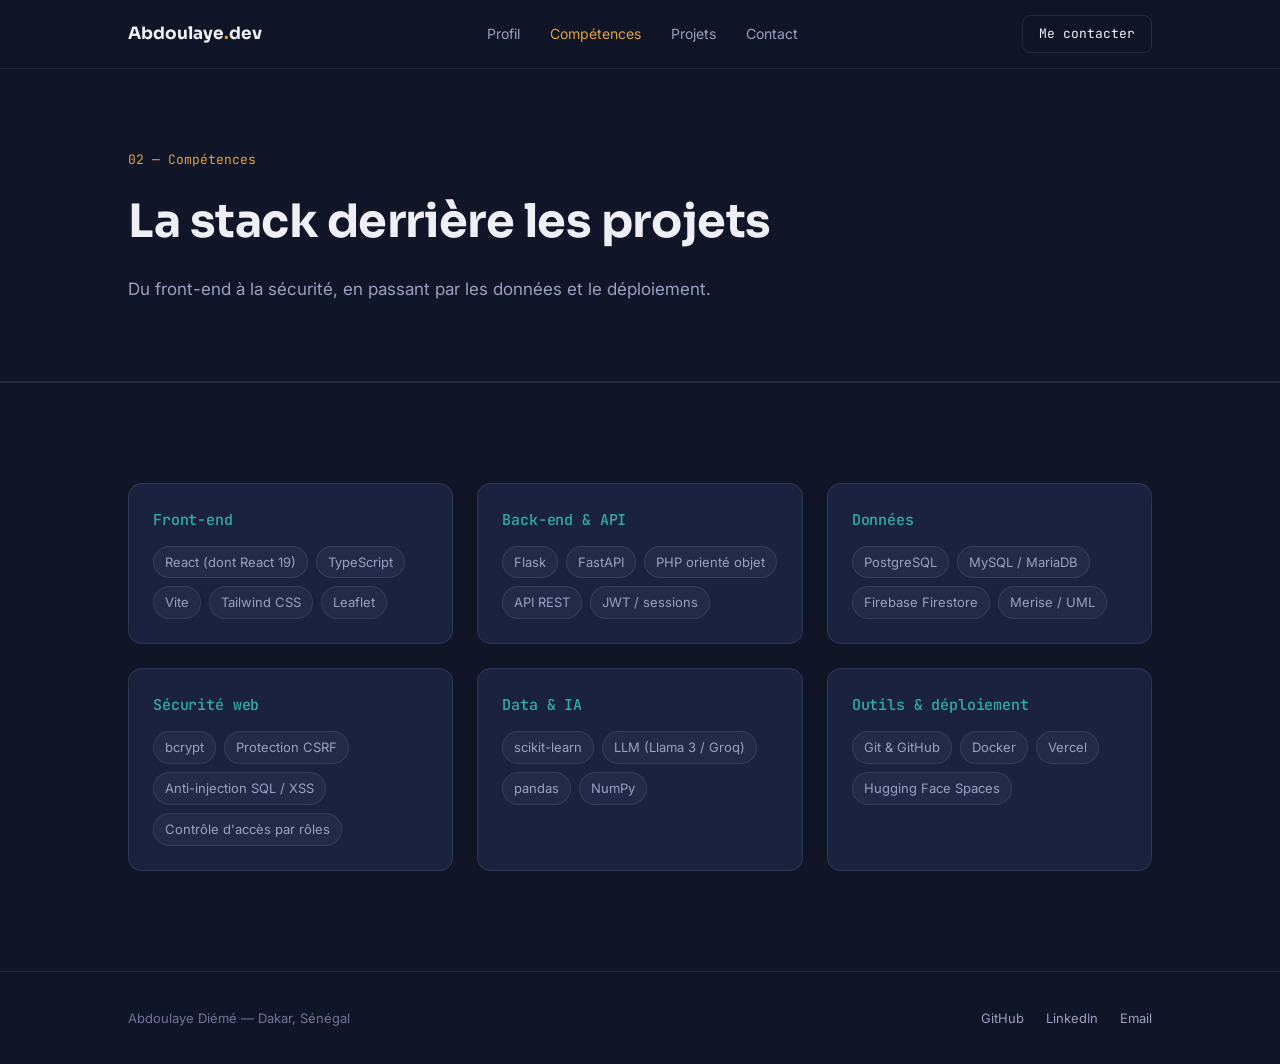
==== competences.html @ 89473630 "Premier commit" ====
<!DOCTYPE html>
<html lang="fr">
<head>
<meta charset="UTF-8">
<meta name="viewport" content="width=device-width, initial-scale=1.0">
<title>Compétences — Abdoulaye Diémé</title>
<link rel="preconnect" href="https://fonts.googleapis.com">
<link rel="preconnect" href="https://fonts.gstatic.com" crossorigin>
<link href="https://fonts.googleapis.com/css2?family=Sora:wght@500;600;700;800&family=Inter:wght@400;500;600&family=JetBrains+Mono:wght@400;500&display=swap" rel="stylesheet">
<link rel="stylesheet" href="style.css">
</head>
<body>

<nav>
  <div class="wrap">
    <a href="index.html" class="brand">Abdoulaye<span>.</span>dev</a>
    <div class="navlinks">
      <a href="profil.html">Profil</a>
      <a href="competences.html" class="active">Compétences</a>
      <a href="projets.html">Projets</a>
      <a href="contact.html">Contact</a>
    </div>
    <a class="nav-cta" href="contact.html">Me contacter</a>
  </div>
</nav>

<header class="page-hero">
  <div class="wrap">
    <span class="section-num mono">02 — Compétences</span>
    <h1>La stack derrière les projets</h1>
    <p class="lede">Du front-end à la sécurité, en passant par les données et le déploiement.</p>
  </div>
</header>

<section>
  <div class="wrap">
    <div class="skill-groups">
      <div class="skill-card" data-reveal>
        <h3>Front-end</h3>
        <div class="tag-row">
          <span class="tag">React (dont React 19)</span>
          <span class="tag">TypeScript</span>
          <span class="tag">Vite</span>
          <span class="tag">Tailwind CSS</span>
          <span class="tag">Leaflet</span>
        </div>
      </div>
      <div class="skill-card" data-reveal>
        <h3>Back-end &amp; API</h3>
        <div class="tag-row">
          <span class="tag">Flask</span>
          <span class="tag">FastAPI</span>
          <span class="tag">PHP orienté objet</span>
          <span class="tag">API REST</span>
          <span class="tag">JWT / sessions</span>
        </div>
      </div>
      <div class="skill-card" data-reveal>
        <h3>Données</h3>
        <div class="tag-row">
          <span class="tag">PostgreSQL</span>
          <span class="tag">MySQL / MariaDB</span>
          <span class="tag">Firebase Firestore</span>
          <span class="tag">Merise / UML</span>
        </div>
      </div>
      <div class="skill-card" data-reveal>
        <h3>Sécurité web</h3>
        <div class="tag-row">
          <span class="tag">bcrypt</span>
          <span class="tag">Protection CSRF</span>
          <span class="tag">Anti-injection SQL / XSS</span>
          <span class="tag">Contrôle d'accès par rôles</span>
        </div>
      </div>
      <div class="skill-card" data-reveal>
        <h3>Data &amp; IA</h3>
        <div class="tag-row">
          <span class="tag">scikit-learn</span>
          <span class="tag">LLM (Llama 3 / Groq)</span>
          <span class="tag">pandas</span>
          <span class="tag">NumPy</span>
        </div>
      </div>
      <div class="skill-card" data-reveal>
        <h3>Outils &amp; déploiement</h3>
        <div class="tag-row">
          <span class="tag">Git &amp; GitHub</span>
          <span class="tag">Docker</span>
          <span class="tag">Vercel</span>
          <span class="tag">Hugging Face Spaces</span>
        </div>
      </div>
    </div>
  </div>
</section>

<footer>
  <div class="wrap" style="display:flex;justify-content:space-between;width:100%;align-items:center;">
    <span>Abdoulaye Diémé — Dakar, Sénégal</span>
    <div class="footer-links">
      <a href="https://github.com/abdoulaye-dieme" target="_blank" rel="noopener">GitHub</a>
      <a href="https://www.linkedin.com/in/abdoulaye-di%C3%A9m%C3%A9-72218a3a9/" target="_blank" rel="noopener">LinkedIn</a>
      <a href="mailto:diemeabdoulaye1st@gmail.com">Email</a>
    </div>
  </div>
</footer>

<script src="script.js"></script>
</body>
</html>
---- style.css ----
:root{
    --bg:#101527;
    --bg-alt:#161d38;
    --panel:#1a2240;
    --ink:#eef0f6;
    --muted:#98a1c2;
    --muted-2:#6d759a;
    --accent:#e3a23c;
    --accent-soft:#3a2f1c;
    --teal:#33ada2;
    --teal-soft:#12312f;
    --line:rgba(255,255,255,0.09);
    --radius:14px;
  }
  *{box-sizing:border-box;}
  html{scroll-behavior:smooth;}
  body{
    margin:0;
    background:var(--bg);
    color:var(--ink);
    font-family:'Inter',sans-serif;
    font-size:16px;
    line-height:1.6;
    -webkit-font-smoothing:antialiased;
  }
  h1,h2,h3{
    font-family:'Sora',sans-serif;
    margin:0;
    letter-spacing:-0.01em;
  }
  a{color:inherit;text-decoration:none;}
  .mono{font-family:'JetBrains Mono',monospace;}
  ::selection{background:var(--accent);color:#161d38;}
  a:focus-visible, button:focus-visible{
    outline:2px solid var(--accent);
    outline-offset:3px;
    border-radius:4px;
  }

  .wrap{max-width:1080px;margin:0 auto;padding:0 28px;}

  /* NAV */
  nav{
    position:fixed;top:0;left:0;right:0;z-index:50;
    backdrop-filter:blur(10px);
    background:rgba(16,21,39,0.72);
    border-bottom:1px solid var(--line);
  }
  nav .wrap{display:flex;align-items:center;justify-content:space-between;height:68px;}
  .brand{font-family:'Sora',sans-serif;font-weight:700;font-size:17px;}
  .brand span{color:var(--accent);}
  .navlinks{display:flex;gap:30px;font-size:14px;color:var(--muted);}
  .navlinks a:hover{color:var(--ink);}
  .nav-cta{
    font-family:'JetBrains Mono',monospace;font-size:13px;
    border:1px solid var(--line);padding:8px 16px;border-radius:8px;
    color:var(--ink);
  }
  .nav-cta:hover{border-color:var(--accent);color:var(--accent);}
  .menu-toggle{display:none;background:none;border:none;color:var(--ink);font-size:22px;cursor:pointer;}

  /* HERO */
  header.hero{
    position:relative;
    padding:170px 0 120px;
    overflow:hidden;
  }
  .eq{
    display:flex;align-items:flex-end;gap:5px;height:64px;margin-bottom:34px;
  }
  .eq i{
    width:5px;background:linear-gradient(180deg,var(--accent),var(--teal));
    border-radius:3px;
    animation:bounce 1.6s ease-in-out infinite;
    opacity:0.85;
  }
  @keyframes bounce{
    0%,100%{transform:scaleY(0.25);}
    50%{transform:scaleY(1);}
  }
  .eq i:nth-child(1){height:22px;animation-delay:0s;}
  .eq i:nth-child(2){height:44px;animation-delay:0.12s;}
  .eq i:nth-child(3){height:64px;animation-delay:0.24s;}
  .eq i:nth-child(4){height:34px;animation-delay:0.36s;}
  .eq i:nth-child(5){height:52px;animation-delay:0.48s;}
  .eq i:nth-child(6){height:20px;animation-delay:0.6s;}
  .eq i:nth-child(7){height:40px;animation-delay:0.72s;}
  .eq i:nth-child(8){height:60px;animation-delay:0.84s;}

  .kicker{
    font-family:'JetBrains Mono',monospace;color:var(--teal);font-size:13px;
    letter-spacing:0.04em;margin-bottom:18px;display:flex;align-items:center;gap:10px;
  }
  .kicker .dot{width:6px;height:6px;border-radius:50%;background:var(--teal);display:inline-block;}
  h1.title{font-size:clamp(34px,5.4vw,58px);font-weight:800;line-height:1.08;max-width:820px;}
  h1.title .hl{color:var(--accent);}
  .lede{color:var(--muted);max-width:600px;font-size:18px;margin-top:24px;}
  .hero-cta{display:flex;gap:16px;margin-top:40px;flex-wrap:wrap;}
  .btn{
    padding:13px 24px;border-radius:9px;font-weight:600;font-size:14.5px;
    display:inline-flex;align-items:center;gap:8px;
  }
  .btn-primary{background:var(--accent);color:#1a1508;}
  .btn-primary:hover{background:#f0b158;}
  .btn-ghost{border:1px solid var(--line);color:var(--ink);}
  .btn-ghost:hover{border-color:var(--teal);color:var(--teal);}

  .langs-rotate{
    margin-top:56px;font-family:'JetBrains Mono',monospace;font-size:13px;color:var(--muted-2);
    display:flex;gap:10px;align-items:center;flex-wrap:wrap;
  }
  .langs-rotate b{color:var(--muted);font-weight:500;}
  .lang-pill{
    border:1px solid var(--line);padding:4px 10px;border-radius:100px;
  }

  /* SECTION SHELL */
  section{padding:100px 0;border-top:1px solid var(--line);}
  .section-head{margin-bottom:52px;}
  .section-num{font-family:'JetBrains Mono',monospace;color:var(--accent);font-size:13px;margin-bottom:10px;display:block;}
  .section-head h2{font-size:clamp(26px,3.4vw,36px);}

  /* ABOUT */
  .about-grid{display:grid;grid-template-columns:1.3fr 1fr;gap:60px;align-items:start;}
  .about-grid p{color:var(--muted);font-size:16.5px;}
  .about-grid p + p{margin-top:16px;}
  .facts{display:flex;flex-direction:column;gap:22px;}
  .fact{border-left:2px solid var(--teal);padding-left:16px;}
  .fact .n{font-family:'Sora',sans-serif;font-weight:700;font-size:24px;color:var(--ink);}
  .fact .l{color:var(--muted-2);font-size:13.5px;}

  /* SKILLS */
  .skill-groups{display:grid;grid-template-columns:repeat(3,1fr);gap:24px;}
  .skill-card{
    background:var(--panel);border:1px solid var(--line);border-radius:var(--radius);
    padding:24px;
  }
  .skill-card h3{font-size:15px;color:var(--teal);margin-bottom:14px;font-family:'JetBrains Mono',monospace;font-weight:500;}
  .tag-row{display:flex;flex-wrap:wrap;gap:8px;}
  .tag{
    font-size:13px;padding:5px 11px;border-radius:100px;
    background:rgba(255,255,255,0.04);border:1px solid var(--line);color:var(--muted);
  }

  /* PROJECTS */
  .project-list{display:flex;flex-direction:column;gap:20px;}
  .project{
    background:var(--panel);border:1px solid var(--line);border-radius:var(--radius);
    padding:32px;
    display:grid;grid-template-columns:auto 1fr;gap:28px;
    transition:border-color .25s ease, transform .25s ease;
  }
  .project:hover{border-color:var(--accent);transform:translateY(-2px);}
  .project-index{font-family:'JetBrains Mono',monospace;color:var(--muted-2);font-size:14px;padding-top:4px;}
  .project-title-row{display:flex;justify-content:space-between;align-items:flex-start;gap:16px;flex-wrap:wrap;}
  .project h3{font-size:20px;}
  .project-link{
    font-family:'JetBrains Mono',monospace;font-size:12.5px;color:var(--teal);
    border:1px solid var(--teal-soft);background:var(--teal-soft);padding:6px 12px;border-radius:7px;
    white-space:nowrap;
  }
  .project-link:hover{background:var(--teal);color:#0a1f1d;}
  .project p.desc{color:var(--muted);margin-top:10px;font-size:15px;}
  .project .tag-row{margin-top:16px;}
  .project .tag{background:rgba(227,162,60,0.08);border-color:var(--accent-soft);color:#e7c185;}

  /* CONTACT */
  .contact-box{
    background:var(--panel);border:1px solid var(--line);border-radius:var(--radius);
    padding:52px;display:grid;grid-template-columns:1.2fr 1fr;gap:40px;align-items:center;
  }
  .contact-box h2{font-size:28px;}
  .contact-box p{color:var(--muted);margin-top:12px;max-width:420px;}
  .contact-links{display:flex;flex-direction:column;gap:14px;}
  .contact-links a{
    display:flex;align-items:center;justify-content:space-between;
    border:1px solid var(--line);padding:14px 18px;border-radius:9px;font-size:14.5px;
  }
  .contact-links a:hover{border-color:var(--accent);color:var(--accent);}
  .contact-links span.arrow{color:var(--muted-2);}

  footer{padding:36px 0;color:var(--muted-2);font-size:13px;display:flex;justify-content:space-between;border-top:1px solid var(--line);}

  [data-reveal]{opacity:0;transform:translateY(18px);transition:opacity .6s ease, transform .6s ease;}
  [data-reveal].in{opacity:1;transform:translateY(0);}

  @media (max-width:860px){
    .navlinks{display:none;}
    .menu-toggle{display:block;}
    .about-grid,.skill-groups{grid-template-columns:1fr;}
    .contact-box{grid-template-columns:1fr;padding:36px 24px;}
    .project{grid-template-columns:1fr;}
    .project-index{display:none;}
    header.hero{padding:150px 0 80px;}
  }
  @media (prefers-reduced-motion: reduce){
    html{scroll-behavior:auto;}
    .eq i{animation:none;transform:scaleY(0.6);}
    [data-reveal]{opacity:1;transform:none;transition:none;}
  }

/* --- Multi-page additions --- */
.navlinks a.active{color:var(--accent);}
.page-hero{
  padding:150px 0 60px;
  border-bottom:1px solid var(--line);
}
.page-hero .section-num{margin-bottom:14px;}
.page-hero h1{font-size:clamp(30px,4.6vw,46px);}
.page-hero p.lede{color:var(--muted);max-width:620px;margin-top:18px;font-size:17px;}
.home-links{display:grid;grid-template-columns:repeat(4,1fr);gap:20px;margin-top:60px;}
.home-link-card{
  background:var(--panel);border:1px solid var(--line);border-radius:var(--radius);
  padding:26px;transition:border-color .2s ease, transform .2s ease;
}
.home-link-card:hover{border-color:var(--accent);transform:translateY(-3px);}
.home-link-card .n{font-family:'JetBrains Mono',monospace;color:var(--accent);font-size:13px;}
.home-link-card h3{margin-top:10px;font-size:19px;}
.home-link-card p{color:var(--muted);font-size:14px;margin-top:8px;}
@media (max-width:860px){
  .home-links{grid-template-columns:1fr 1fr;}
}
@media (max-width:560px){
  .home-links{grid-template-columns:1fr;}
}

/* --- Footer links --- */
footer{flex-wrap:wrap;gap:16px;}
.footer-links{display:flex;gap:22px;}
.footer-links a{color:var(--muted);font-size:13px;}
.footer-links a:hover{color:var(--accent);}
@media (max-width:560px){
  footer .wrap{flex-direction:column;align-items:flex-start;gap:14px;}
}
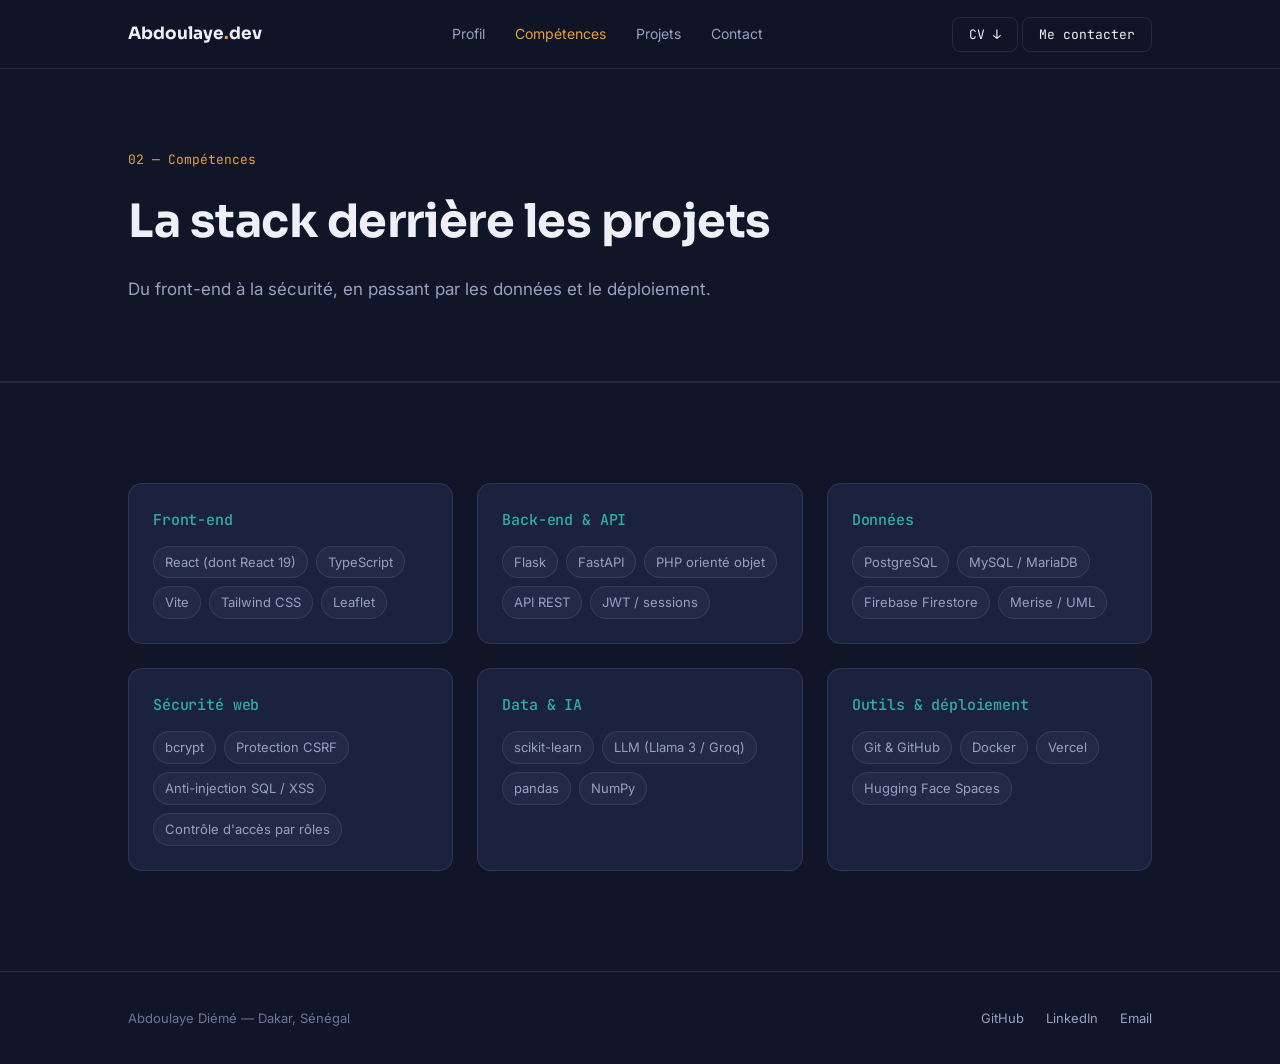
==== commit d8ea164f: "Ajout du CV" ====
--- a/competences.html
+++ b/competences.html
@@ -20,7 +20,10 @@
       <a href="projets.html">Projets</a>
       <a href="contact.html">Contact</a>
     </div>
-    <a class="nav-cta" href="contact.html">Me contacter</a>
+    <div class="nav-ctas">
+      <a class="nav-cta" href="cv.pdf" download>CV ↓</a>
+      <a class="nav-cta nav-cta-primary" href="contact.html">Me contacter</a>
+    </div>
   </div>
 </nav>
 
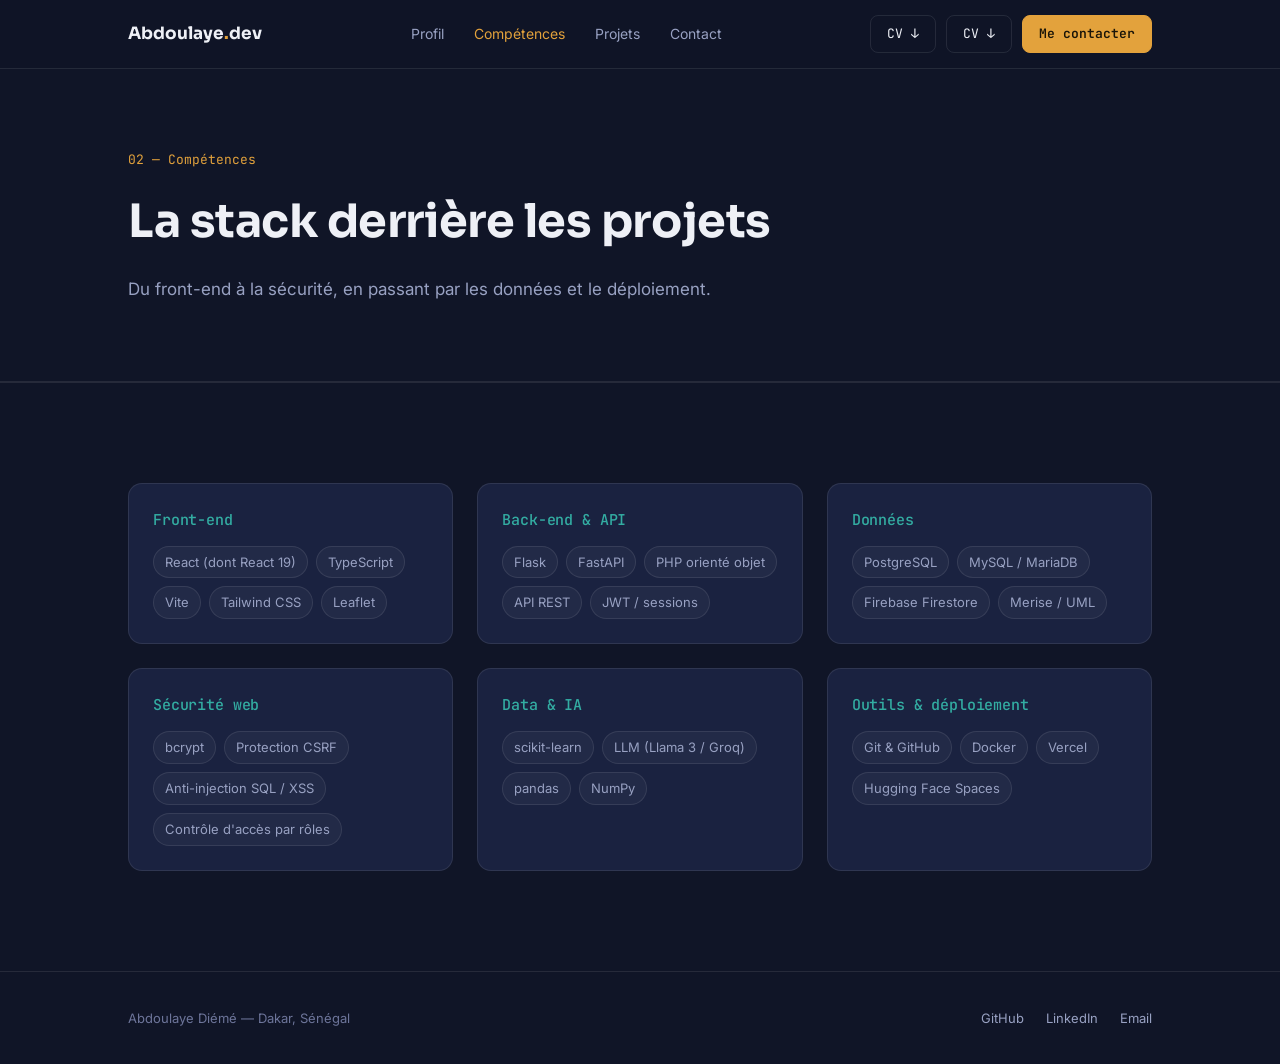
==== commit 67073f43: "Ajout du bouton telechargement CV sur toutes les pages" ====
--- a/competences.html
+++ b/competences.html
@@ -21,8 +21,11 @@
       <a href="contact.html">Contact</a>
     </div>
     <div class="nav-ctas">
-      <a class="nav-cta" href="cv.pdf" download>CV ↓</a>
-      <a class="nav-cta nav-cta-primary" href="contact.html">Me contacter</a>
+      <a class="nav-cta" href="Abdoulaye_CV.pdf" download>CV ↓</a>
+      <div class="nav-ctas">
+        <a class="nav-cta" href="Abdoulaye_CV.pdf" download>CV ↓</a>
+        <a class="nav-cta nav-cta-primary" href="contact.html">Me contacter</a>
+</div>
     </div>
   </div>
 </nav>
--- a/style.css
+++ b/style.css
@@ -56,7 +56,9 @@
     border:1px solid var(--line);padding:8px 16px;border-radius:8px;
     color:var(--ink);
   }
-  .nav-cta:hover{border-color:var(--accent);color:var(--accent);}
+  .nav-ctas{display:flex;align-items:center;gap:10px;}
+  .nav-cta-primary{background:var(--accent);border-color:var(--accent);color:#1a1508;font-weight:600;}
+  .nav-cta-primary:hover{background:#f0b158;color:#1a1508;}
   .menu-toggle{display:none;background:none;border:none;color:var(--ink);font-size:22px;cursor:pointer;}
 
   /* HERO */
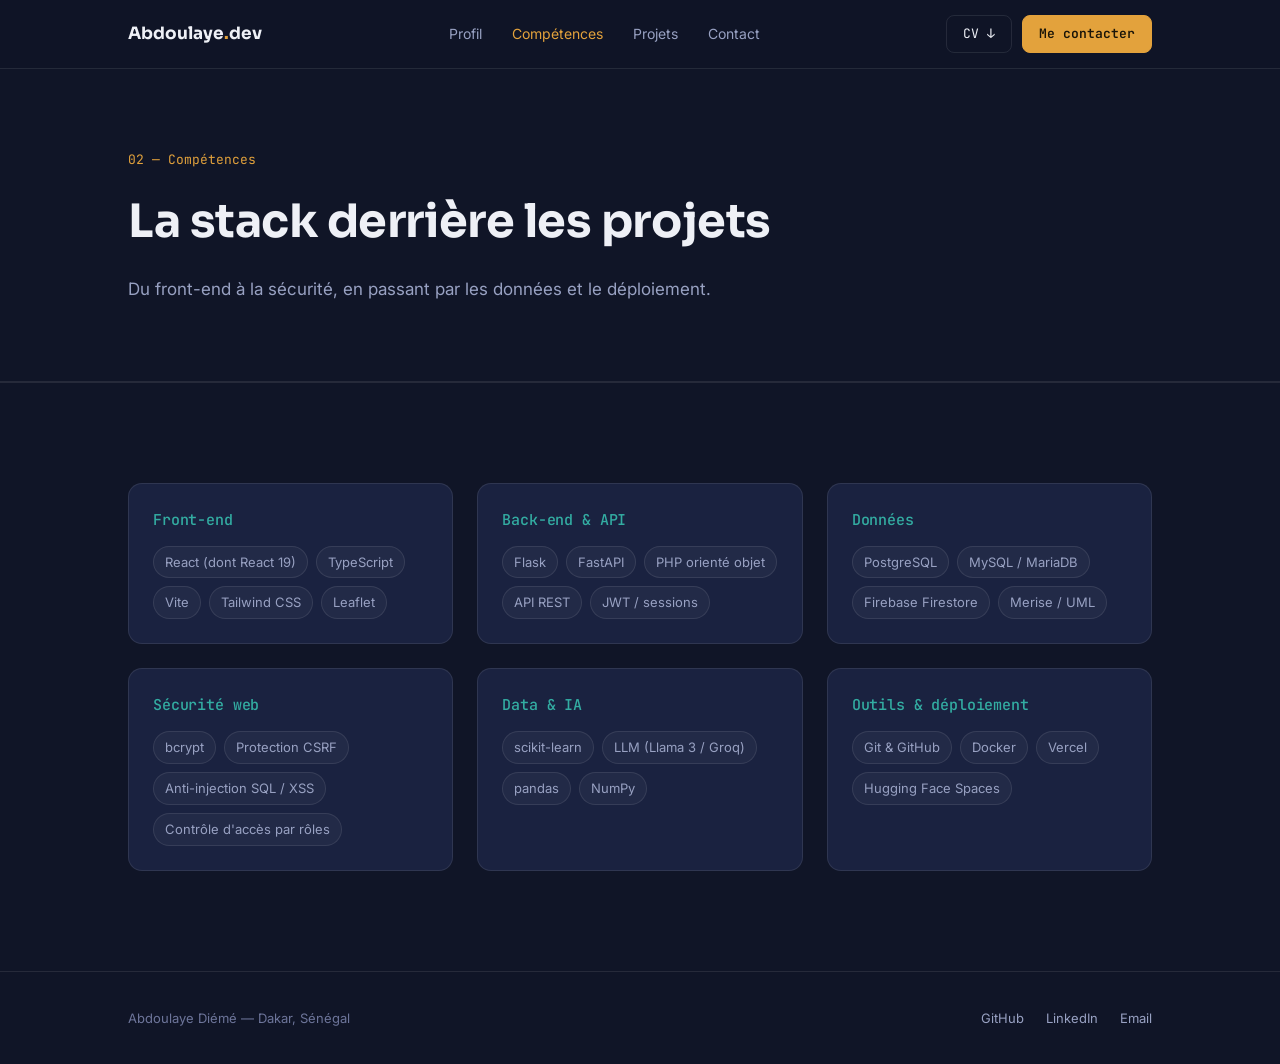
==== commit c312488a: "Ouvrir le CV dans un nouvel onglet au lieu de le telecharger" ====
--- a/competences.html
+++ b/competences.html
@@ -21,11 +21,9 @@
       <a href="contact.html">Contact</a>
     </div>
     <div class="nav-ctas">
-      <a class="nav-cta" href="Abdoulaye_CV.pdf" download>CV ↓</a>
-      <div class="nav-ctas">
-        <a class="nav-cta" href="Abdoulaye_CV.pdf" download>CV ↓</a>
+        <a class="nav-cta" href="Abdoulaye_CV.pdf" target="_blank" rel="noopener">CV ↓</a>
         <a class="nav-cta nav-cta-primary" href="contact.html">Me contacter</a>
-</div>
+    </div>
     </div>
   </div>
 </nav>
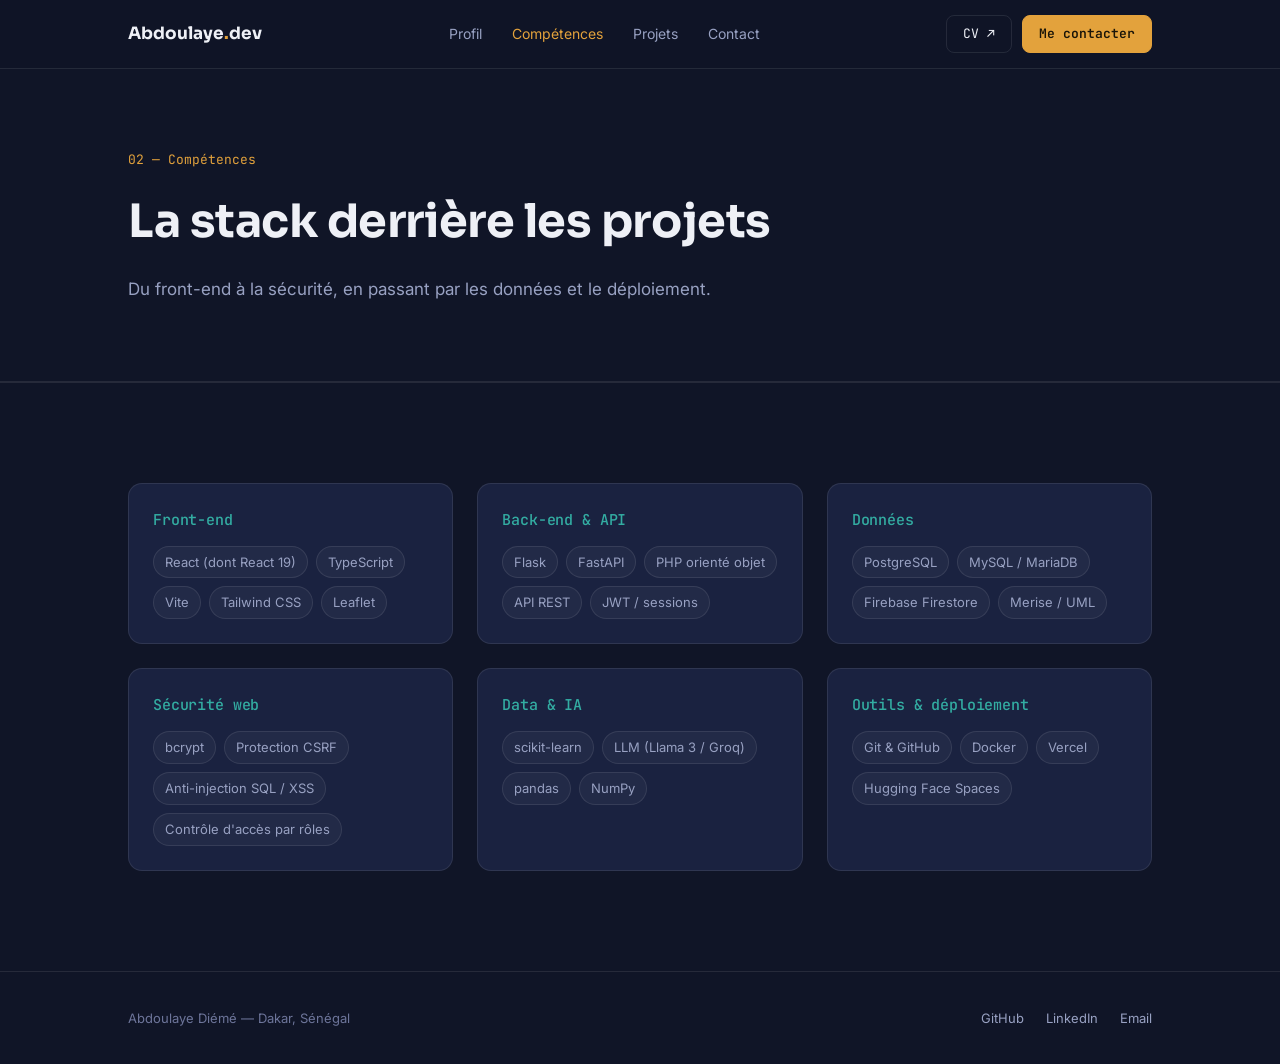
==== commit 28018b3c: "Correction bouton" ====
--- a/competences.html
+++ b/competences.html
@@ -21,7 +21,7 @@
       <a href="contact.html">Contact</a>
     </div>
     <div class="nav-ctas">
-        <a class="nav-cta" href="Abdoulaye_CV.pdf" target="_blank" rel="noopener">CV ↓</a>
+        <a class="nav-cta" href="Abdoulaye_CV.pdf" target="_blank" rel="noopener">CV ↗</a>
         <a class="nav-cta nav-cta-primary" href="contact.html">Me contacter</a>
     </div>
     </div>
